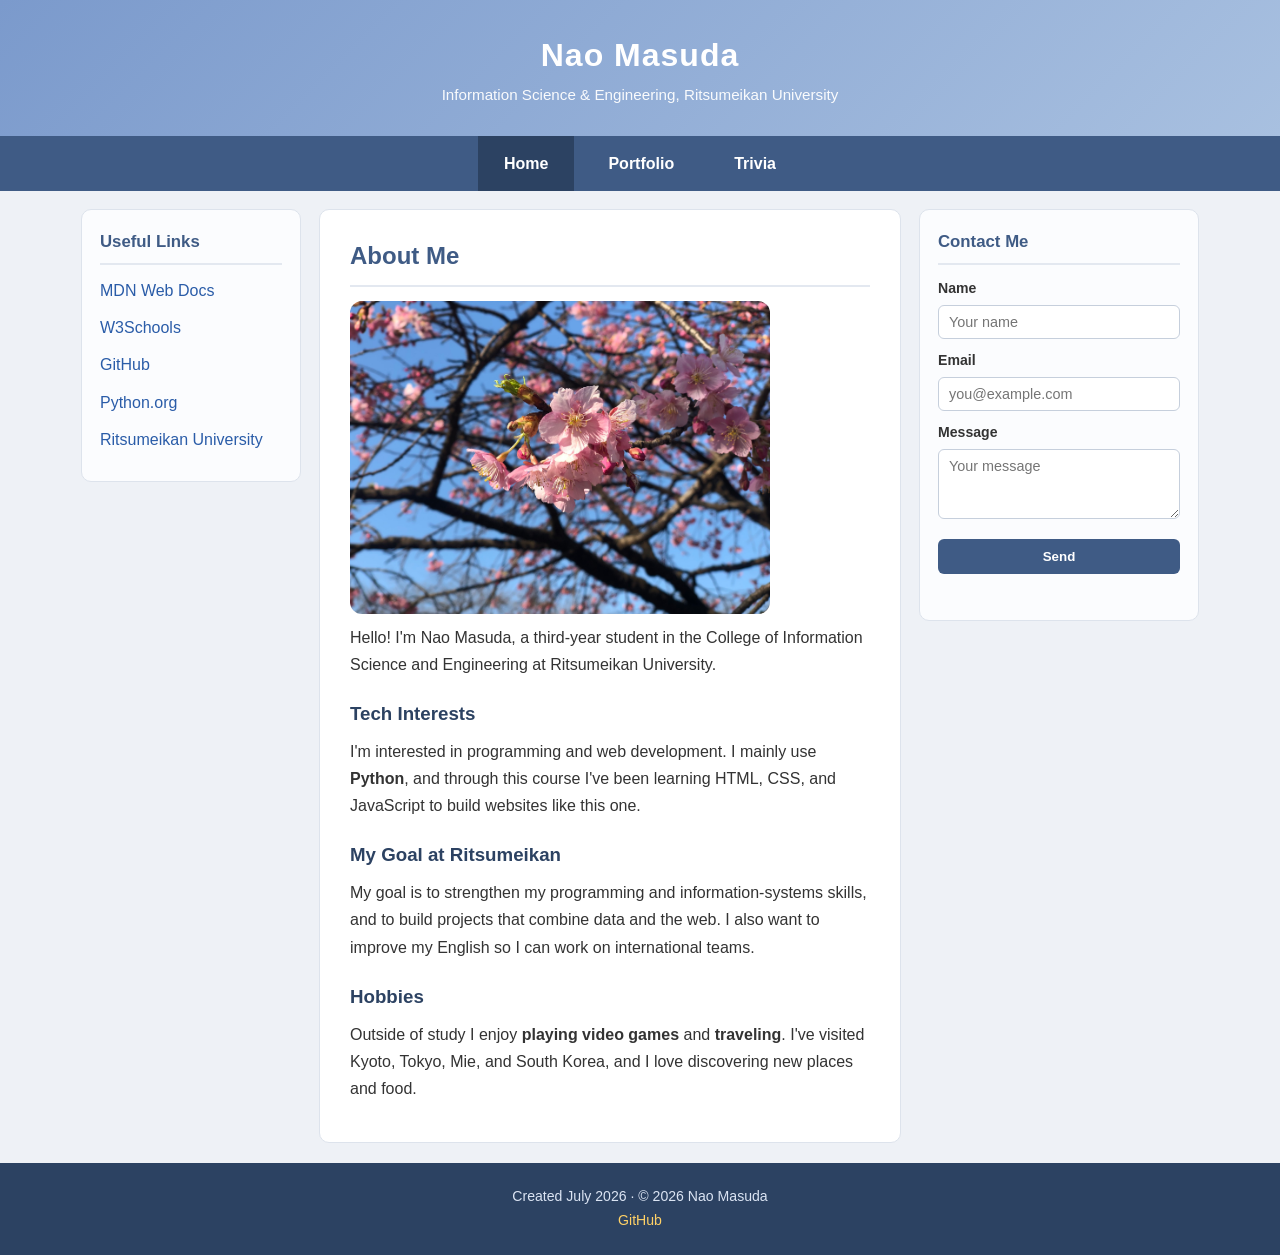
==== index.html @ 14aec8a8 "Add files via upload" ====
<!DOCTYPE html>
<html lang="en">
<head>
  <meta charset="UTF-8">
  <meta name="viewport" content="width=device-width, initial-scale=1.0">
  <title>Nao Masuda | Home</title>
  <link rel="stylesheet" href="style.css">
</head>
<body>

  <!-- 1. HEADER -->
  <header class="site-header">
    <h1>Nao Masuda</h1>
    <p>Information Science &amp; Engineering, Ritsumeikan University</p>
  </header>

  <!-- 2. NAVBAR -->
  <nav class="navbar">
    <a href="index.html" class="active">Home</a>
    <a href="portfolio.html">Portfolio</a>
    <a href="trivia.html">Trivia</a>
  </nav>

  <!-- 3-5. LAYOUT: left sidebar | main | right sidebar -->
  <div class="layout">

    <!-- 3. LEFT SIDEBAR: useful study links (open in new tab) -->
    <aside class="left">
      <h3>Useful Links</h3>
      <ul>
        <li><a href="https://developer.mozilla.org/" target="_blank" rel="noopener">MDN Web Docs</a></li>
        <li><a href="https://www.w3schools.com/" target="_blank" rel="noopener">W3Schools</a></li>
        <li><a href="https://github.com/" target="_blank" rel="noopener">GitHub</a></li>
        <li><a href="https://www.python.org/" target="_blank" rel="noopener">Python.org</a></li>
        <li><a href="https://www.ritsumei.ac.jp/" target="_blank" rel="noopener">Ritsumeikan University</a></li>
      </ul>
    </aside>

    <!-- 4. MAIN CONTENT -->
    <main class="content">
      <h2>About Me</h2>
      <img class="home-img" src="kyoto1.jpg" alt="A place I have traveled to">
      <p>Hello! I'm Nao Masuda, a third-year student in the College of Information
         Science and Engineering at Ritsumeikan University.</p>

      <h3>Tech Interests</h3>
      <p>I'm interested in programming and web development. I mainly use
         <strong>Python</strong>, and through this course I've been learning
         HTML, CSS, and JavaScript to build websites like this one.</p>

      <h3>My Goal at Ritsumeikan</h3>
      <p>My goal is to strengthen my programming and information-systems skills,
         and to build projects that combine data and the web. I also want to
         improve my English so I can work on international teams.</p>

      <h3>Hobbies</h3>
      <p>Outside of study I enjoy <strong>playing video games</strong> and
         <strong>traveling</strong>. I've visited Kyoto, Tokyo, Mie, and South Korea,
         and I love discovering new places and food.</p>
    </main>

    <!-- 5. RIGHT SIDEBAR: contact form with validation -->
    <aside class="right">
      <h3>Contact Me</h3>
      <form class="contact-form" id="contactForm" novalidate>
        <label for="cName">Name</label>
        <input type="text" id="cName" name="name" placeholder="Your name">

        <label for="cEmail">Email</label>
        <input type="email" id="cEmail" name="email" placeholder="you@example.com">

        <label for="cMsg">Message</label>
        <textarea id="cMsg" name="message" placeholder="Your message"></textarea>

        <button type="submit">Send</button>
        <p class="form-msg" id="formMsg"></p>
      </form>
    </aside>

  </div>

  <!-- 6. FOOTER -->
  <footer class="site-footer">
    <p>Created July 2026 &middot; &copy; 2026 Nao Masuda</p>
    <p>
      <a href="https://github.com/nao0613" target="_blank" rel="noopener">GitHub</a>
    </p>
  </footer>

  <script src="script.js"></script>
</body>
</html>
---- style.css ----
/* ===== style.css — shared across all pages ===== */

* { margin: 0; padding: 0; box-sizing: border-box; }

body {
  font-family: "Helvetica Neue", Arial, "Hiragino Kaku Gothic ProN", sans-serif;
  color: #333;
  line-height: 1.7;
  background: #eef1f6;
}

a { color: #2a5ca8; }

/* ===== Header ===== */
header.site-header {
  background: linear-gradient(135deg, #7b9acc, #a8c0e0);
  color: #fff;
  text-align: center;
  padding: 28px 20px;
}
header.site-header h1 { font-size: 2rem; letter-spacing: 1px; }
header.site-header p  { font-size: .95rem; opacity: .95; }

/* ===== Navbar ===== */
nav.navbar {
  background: #3f5b85;
  display: flex;
  justify-content: center;
  gap: 8px;
  flex-wrap: wrap;
}
nav.navbar a {
  color: #fff;
  text-decoration: none;
  padding: 14px 26px;
  font-weight: 600;
  transition: background .2s, color .2s;
}
nav.navbar a:hover { background: #ffd166; color: #23324d; }   /* hover effect */
nav.navbar a.active { background: #2c4262; }

/* ===== Page layout: left sidebar | main | right sidebar ===== */
.layout {
  display: grid;
  grid-template-columns: 220px 1fr 280px;
  gap: 18px;
  max-width: 1150px;
  margin: 18px auto;
  padding: 0 16px;
}

/* Sidebars */
aside {
  background: #fbfcfe;
  border: 1px solid #dde3ec;
  border-radius: 10px;
  padding: 18px;
  height: fit-content;
}
aside h3 {
  font-size: 1.05rem;
  color: #3f5b85;
  margin-bottom: 12px;
  border-bottom: 2px solid #e3e8f0;
  padding-bottom: 6px;
}
aside ul { list-style: none; }
aside ul li { margin-bottom: 10px; }
aside ul li a { text-decoration: none; }
aside ul li a:hover { text-decoration: underline; }

/* Main content */
main.content {
  background: #ffffff;
  border: 1px solid #dde3ec;
  border-radius: 10px;
  padding: 26px 30px;
}
main.content h2 {
  color: #3f5b85;
  margin-bottom: 14px;
  padding-bottom: 8px;
  border-bottom: 2px solid #e3e8f0;
}
main.content h3 { color: #2c4262; margin: 20px 0 8px; }
main.content p  { margin-bottom: 14px; }
main.content img.home-img {
  width: 100%;
  max-width: 420px;
  border-radius: 12px;
  margin: 10px 0;
  display: block;
}

/* ===== Contact form (right sidebar) ===== */
.contact-form label { display: block; font-size: .88rem; font-weight: 600; margin: 10px 0 4px; }
.contact-form input,
.contact-form textarea {
  width: 100%;
  padding: 8px 10px;
  border: 1px solid #c6cfdc;
  border-radius: 6px;
  font-family: inherit;
  font-size: .9rem;
}
.contact-form textarea { resize: vertical; min-height: 70px; }
.contact-form button {
  margin-top: 12px;
  width: 100%;
  padding: 10px;
  background: #3f5b85;
  color: #fff;
  border: none;
  border-radius: 6px;
  font-weight: 600;
  cursor: pointer;
  transition: background .2s;
}
.contact-form button:hover { background: #2c4262; }
.form-msg { font-size: .85rem; margin-top: 10px; min-height: 18px; }
.form-msg.error { color: #c0392b; }
.form-msg.ok    { color: #1e8449; }

/* ===== Portfolio table ===== */
table.portfolio {
  width: 100%;
  border-collapse: collapse;
  margin-top: 10px;
  font-size: .93rem;
}
table.portfolio th,
table.portfolio td {
  border: 1px solid #dde3ec;
  padding: 10px 12px;
  text-align: left;
}
table.portfolio thead th {
  background: #3f5b85;
  color: #fff;
}
table.portfolio tbody tr:nth-child(even) { background: #f3f6fb; }
table.portfolio tbody tr:hover { background: #e8eef8; }

/* ===== Trivia quiz ===== */
.quiz .question { margin-bottom: 18px; }
.quiz .question p { font-weight: 600; margin-bottom: 6px; }
.quiz label { display: block; margin: 4px 0; cursor: pointer; }
.quiz button, .calc button {
  padding: 10px 22px;
  background: #3f5b85;
  color: #fff;
  border: none;
  border-radius: 6px;
  font-weight: 600;
  cursor: pointer;
  transition: background .2s;
}
.quiz button:hover, .calc button:hover { background: #2c4262; }
.result {
  margin-top: 16px;
  padding: 14px;
  border-radius: 8px;
  background: #eef4ff;
  border: 1px solid #cddcf5;
  font-weight: 600;
  min-height: 20px;
}
.calc label { display:block; font-weight:600; margin:10px 0 4px; }
.calc input {
  width: 160px; padding: 8px 10px;
  border: 1px solid #c6cfdc; border-radius: 6px; font-size: .95rem;
}

/* ===== Footer ===== */
footer.site-footer {
  background: #2c4262;
  color: #dbe4f3;
  text-align: center;
  padding: 22px 20px;
  margin-top: 20px;
  font-size: .88rem;
}
footer.site-footer a { color: #ffd166; text-decoration: none; margin: 0 8px; }
footer.site-footer a:hover { text-decoration: underline; }

/* ===== Responsive ===== */
@media (max-width: 900px) {
  .layout { grid-template-columns: 1fr; }
  aside { order: 2; }
  main.content { order: 1; }
}
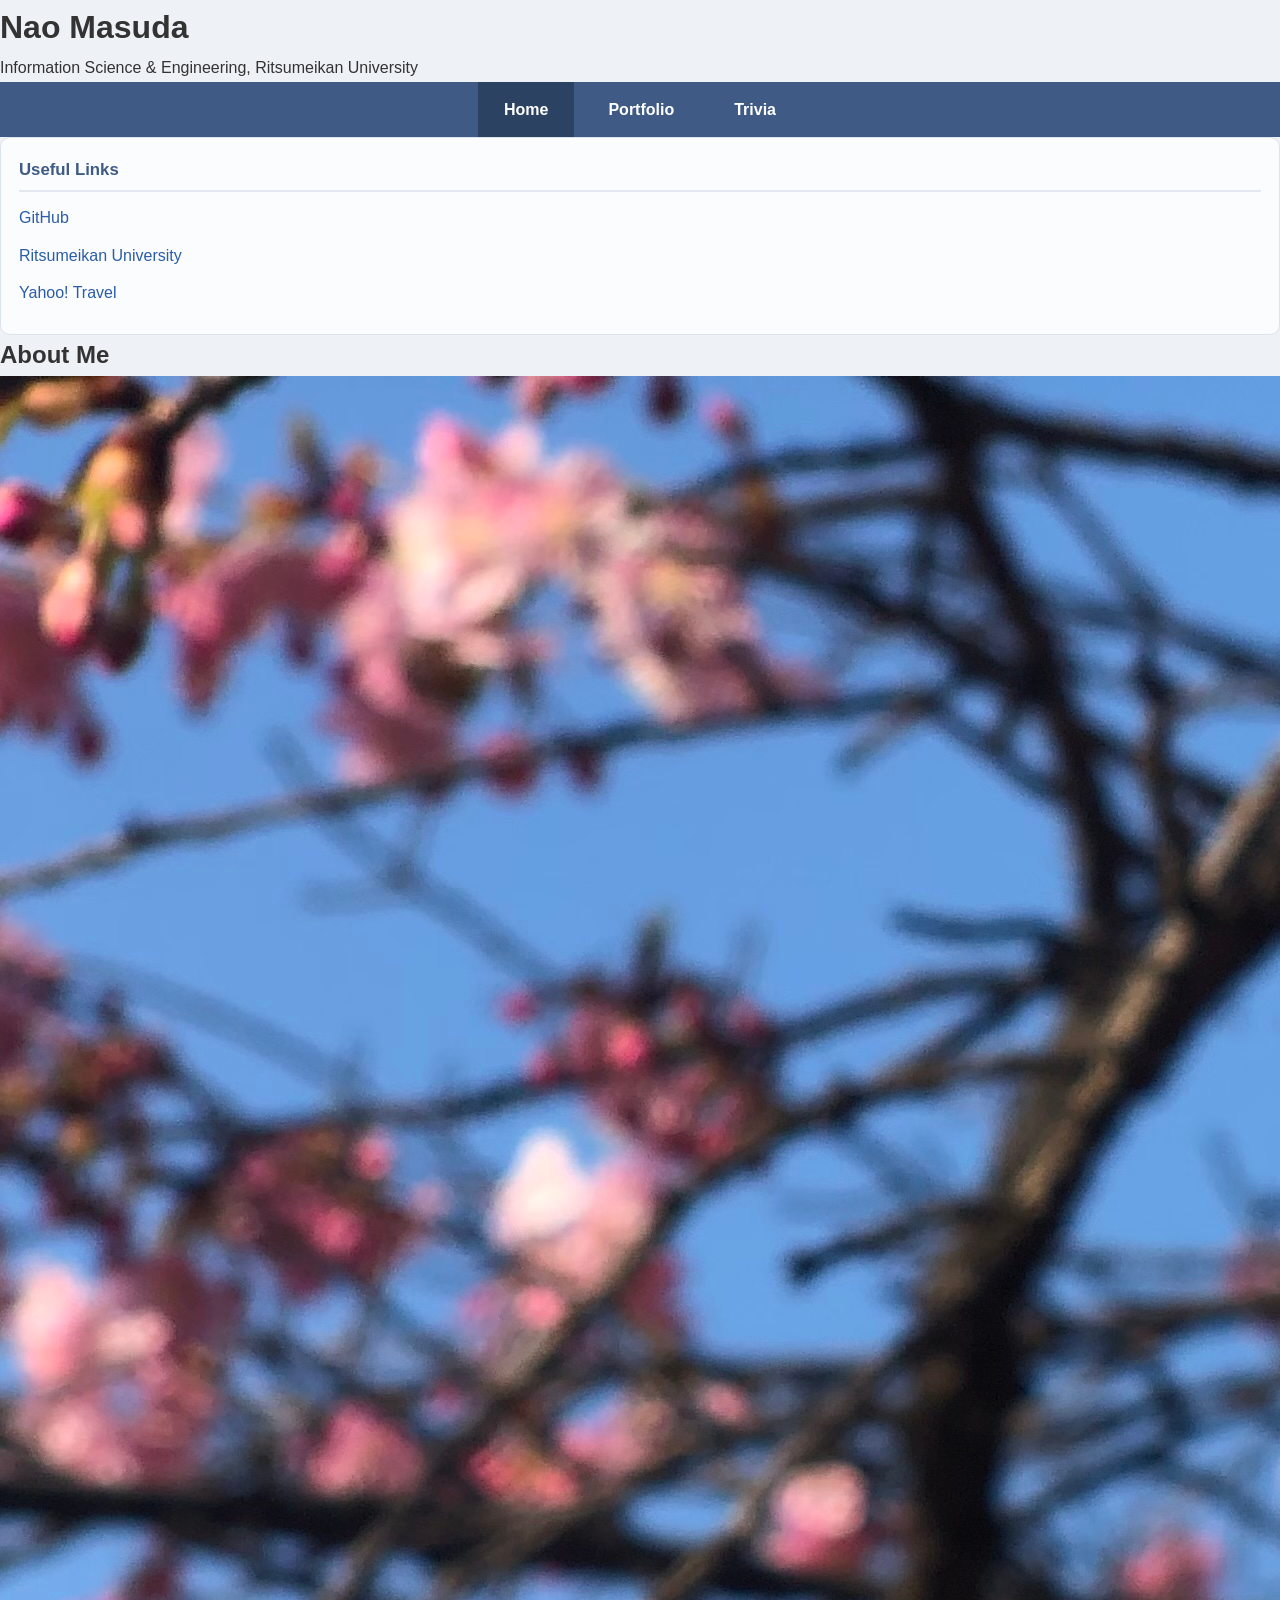
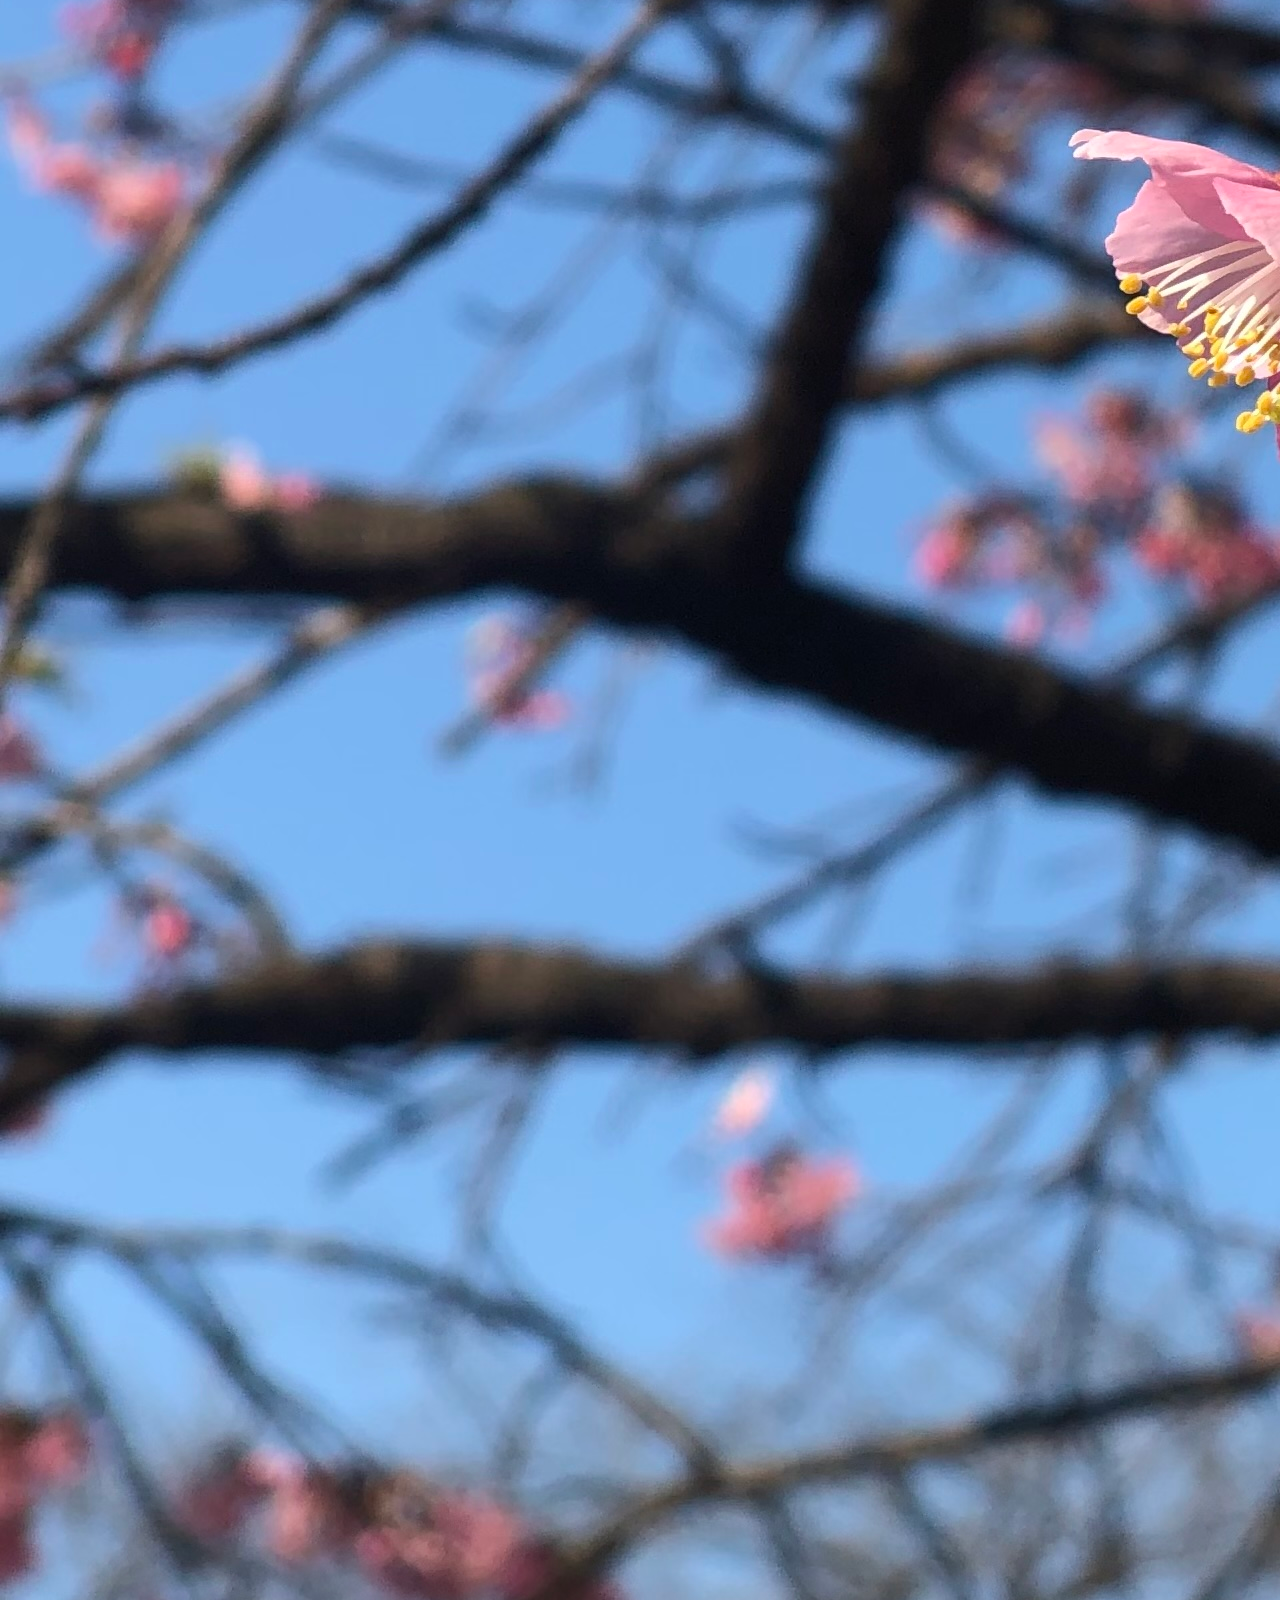
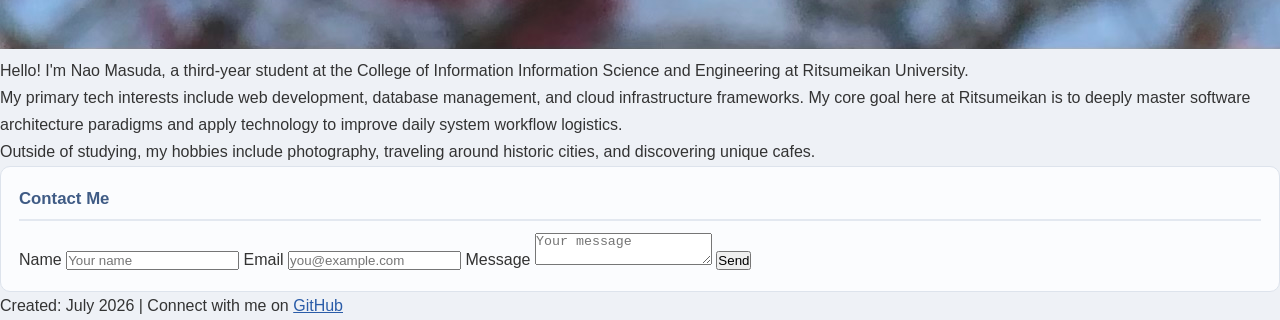
==== commit 2156401b: "Revise index.html for content and structure updates" ====
--- a/index.html
+++ b/index.html
@@ -1,92 +1,63 @@
 <!DOCTYPE html>
 <html lang="en">
 <head>
-  <meta charset="UTF-8">
-  <meta name="viewport" content="width=device-width, initial-scale=1.0">
-  <title>Nao Masuda | Home</title>
-  <link rel="stylesheet" href="style.css">
+    <meta charset="UTF-8">
+    <meta name="viewport" content="width=device-width, initial-scale=1.0">
+    <title>My Personal Website - Home</title>
+    <link rel="stylesheet" href="style.css">
 </head>
 <body>
+    <header class="header">
+        <h1>Nao Masuda</h1>
+        <p>Information Science & Engineering, Ritsumeikan University</p>
+    </header>
 
-  <!-- 1. HEADER -->
-  <header class="site-header">
-    <h1>Nao Masuda</h1>
-    <p>Information Science &amp; Engineering, Ritsumeikan University</p>
-  </header>
+    <nav class="navbar">
+        <a href="index.html" class="active">Home</a>
+        <a href="portfolio.html">Portfolio</a>
+        <a href="trivia.html">Trivia</a>
+    </nav>
 
-  <!-- 2. NAVBAR -->
-  <nav class="navbar">
-    <a href="index.html" class="active">Home</a>
-    <a href="portfolio.html">Portfolio</a>
-    <a href="trivia.html">Trivia</a>
-  </nav>
+    <div class="layout-container">
+        <aside class="sidebar left-sidebar">
+            <h3>Useful Links</h3>
+            <ul>
+                <li><a href="https://github.com/" target="_blank">GitHub</a></li>
+                <li><a href="https://www.ritsumei.ac.jp/" target="_blank">Ritsumeikan University</a></li>
+                <li><a href="https://travel.yahoo.co.jp/" target="_blank">Yahoo! Travel</a></li>
+            </ul>
+        </aside>
 
-  <!-- 3-5. LAYOUT: left sidebar | main | right sidebar -->
-  <div class="layout">
+        <main class="main-content">
+            <h2>About Me</h2>
+            <img src="kyoto1.jpg" alt="Kyoto Cherry Blossoms" class="profile-img">
+            <p>Hello! I'm Nao Masuda, a third-year student at the College of Information Information Science and Engineering at Ritsumeikan University.</p>
+            <p>My primary tech interests include web development, database management, and cloud infrastructure frameworks. My core goal here at Ritsumeikan is to deeply master software architecture paradigms and apply technology to improve daily system workflow logistics.</p>
+            <p>Outside of studying, my hobbies include photography, traveling around historic cities, and discovering unique cafes.</p>
+        </main>
 
-    <!-- 3. LEFT SIDEBAR: useful study links (open in new tab) -->
-    <aside class="left">
-      <h3>Useful Links</h3>
-      <ul>
-        <li><a href="https://developer.mozilla.org/" target="_blank" rel="noopener">MDN Web Docs</a></li>
-        <li><a href="https://www.w3schools.com/" target="_blank" rel="noopener">W3Schools</a></li>
-        <li><a href="https://github.com/" target="_blank" rel="noopener">GitHub</a></li>
-        <li><a href="https://www.python.org/" target="_blank" rel="noopener">Python.org</a></li>
-        <li><a href="https://www.ritsumei.ac.jp/" target="_blank" rel="noopener">Ritsumeikan University</a></li>
-      </ul>
-    </aside>
+        <aside class="sidebar right-sidebar">
+            <h3>Contact Me</h3>
+            <form id="contactForm">
+                <label for="name">Name</label>
+                <input type="text" id="name" placeholder="Your name" required minlength="2">
+                
+                <label for="email">Email</label>
+                <input type="email" id="email" placeholder="you@example.com" required>
+                
+                <label for="message">Message</label>
+                <textarea id="message" placeholder="Your message" required minlength="10"></textarea>
+                
+                <button type="submit">Send</button>
+            </form>
+            <div id="formFeedback" class="feedback"></div>
+        </aside>
+    </div>
 
-    <!-- 4. MAIN CONTENT -->
-    <main class="content">
-      <h2>About Me</h2>
-      <img class="home-img" src="kyoto1.jpg" alt="A place I have traveled to">
-      <p>Hello! I'm Nao Masuda, a third-year student in the College of Information
-         Science and Engineering at Ritsumeikan University.</p>
+    <footer class="footer">
+        <p>Created: July 2026 | Connect with me on <a href="https://github.com/nao0613" target="_blank">GitHub</a></p>
+    </footer>
 
-      <h3>Tech Interests</h3>
-      <p>I'm interested in programming and web development. I mainly use
-         <strong>Python</strong>, and through this course I've been learning
-         HTML, CSS, and JavaScript to build websites like this one.</p>
-
-      <h3>My Goal at Ritsumeikan</h3>
-      <p>My goal is to strengthen my programming and information-systems skills,
-         and to build projects that combine data and the web. I also want to
-         improve my English so I can work on international teams.</p>
-
-      <h3>Hobbies</h3>
-      <p>Outside of study I enjoy <strong>playing video games</strong> and
-         <strong>traveling</strong>. I've visited Kyoto, Tokyo, Mie, and South Korea,
-         and I love discovering new places and food.</p>
-    </main>
-
-    <!-- 5. RIGHT SIDEBAR: contact form with validation -->
-    <aside class="right">
-      <h3>Contact Me</h3>
-      <form class="contact-form" id="contactForm" novalidate>
-        <label for="cName">Name</label>
-        <input type="text" id="cName" name="name" placeholder="Your name">
-
-        <label for="cEmail">Email</label>
-        <input type="email" id="cEmail" name="email" placeholder="you@example.com">
-
-        <label for="cMsg">Message</label>
-        <textarea id="cMsg" name="message" placeholder="Your message"></textarea>
-
-        <button type="submit">Send</button>
-        <p class="form-msg" id="formMsg"></p>
-      </form>
-    </aside>
-
-  </div>
-
-  <!-- 6. FOOTER -->
-  <footer class="site-footer">
-    <p>Created July 2026 &middot; &copy; 2026 Nao Masuda</p>
-    <p>
-      <a href="https://github.com/nao0613" target="_blank" rel="noopener">GitHub</a>
-    </p>
-  </footer>
-
-  <script src="script.js"></script>
+    <script src="script.js"></script>
 </body>
 </html>
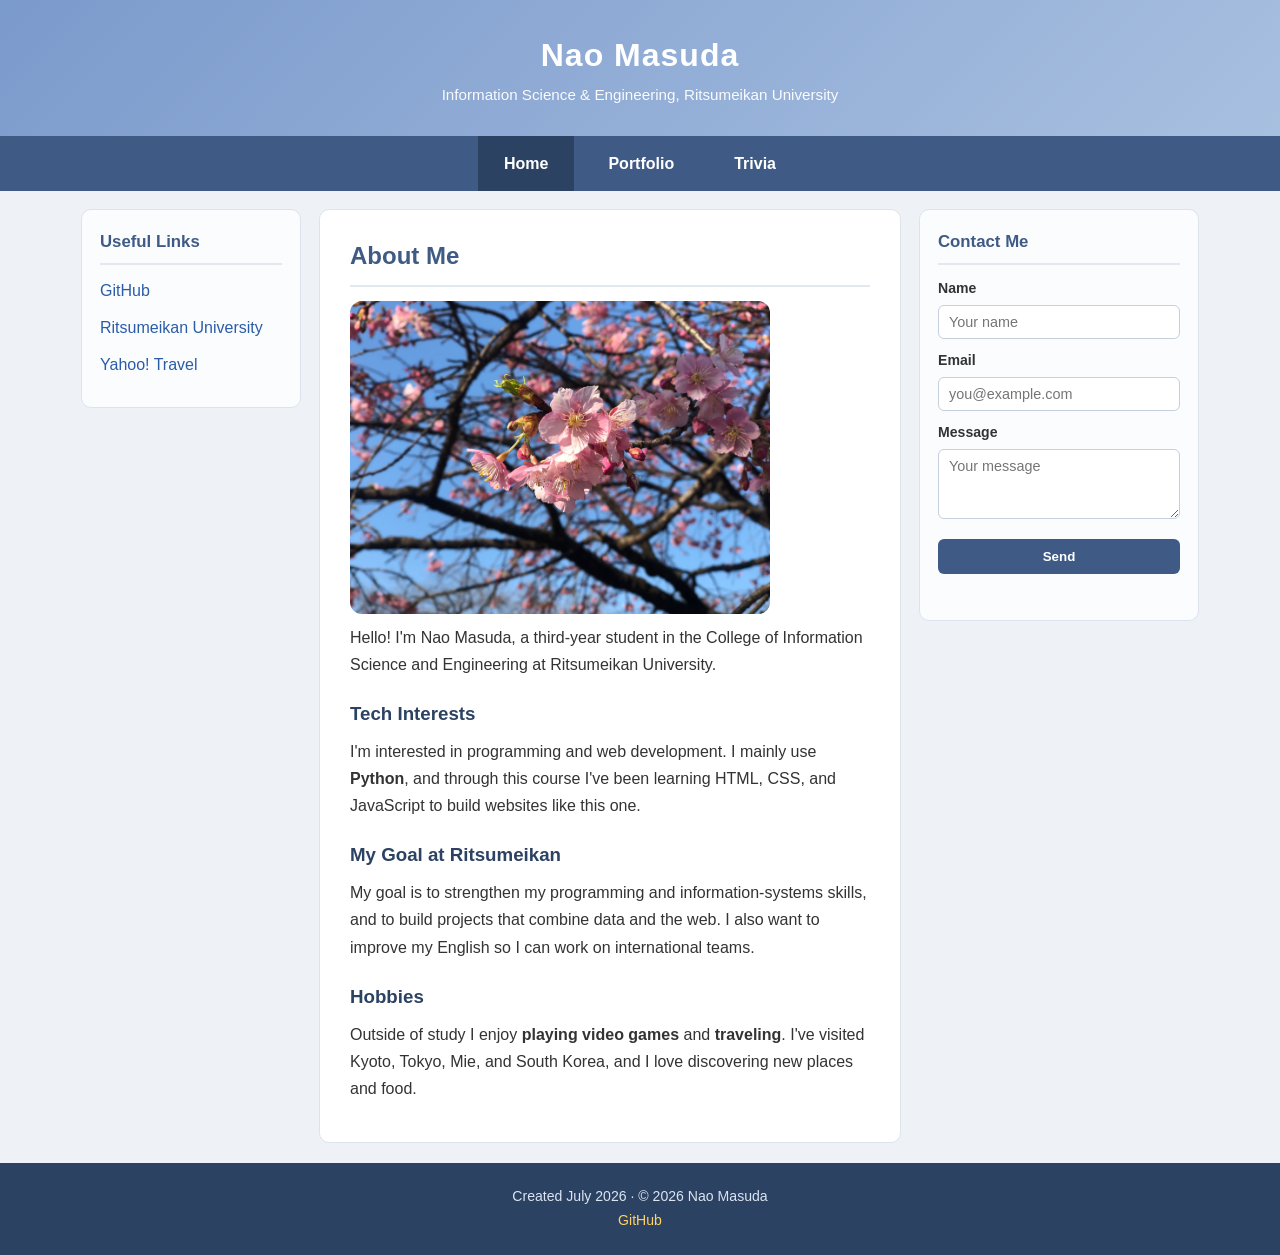
==== commit e9d89786: "Revise index.html structure and content Updated the website's header, navbar, and footer with new co" ====
--- a/index.html
+++ b/index.html
@@ -1,63 +1,90 @@
 <!DOCTYPE html>
 <html lang="en">
 <head>
-    <meta charset="UTF-8">
-    <meta name="viewport" content="width=device-width, initial-scale=1.0">
-    <title>My Personal Website - Home</title>
-    <link rel="stylesheet" href="style.css">
+  <meta charset="UTF-8">
+  <meta name="viewport" content="width=device-width, initial-scale=1.0">
+  <title>Nao Masuda | Home</title>
+  <link rel="stylesheet" href="style.css">
 </head>
 <body>
-    <header class="header">
-        <h1>Nao Masuda</h1>
-        <p>Information Science & Engineering, Ritsumeikan University</p>
-    </header>
 
-    <nav class="navbar">
-        <a href="index.html" class="active">Home</a>
-        <a href="portfolio.html">Portfolio</a>
-        <a href="trivia.html">Trivia</a>
-    </nav>
+  <!-- 1. HEADER -->
+  <header class="site-header">
+    <h1>Nao Masuda</h1>
+    <p>Information Science &amp; Engineering, Ritsumeikan University</p>
+  </header>
 
-    <div class="layout-container">
-        <aside class="sidebar left-sidebar">
-            <h3>Useful Links</h3>
-            <ul>
-                <li><a href="https://github.com/" target="_blank">GitHub</a></li>
-                <li><a href="https://www.ritsumei.ac.jp/" target="_blank">Ritsumeikan University</a></li>
-                <li><a href="https://travel.yahoo.co.jp/" target="_blank">Yahoo! Travel</a></li>
-            </ul>
-        </aside>
+  <!-- 2. NAVBAR -->
+  <nav class="navbar">
+    <a href="index.html" class="active">Home</a>
+    <a href="portfolio.html">Portfolio</a>
+    <a href="trivia.html">Trivia</a>
+  </nav>
 
-        <main class="main-content">
-            <h2>About Me</h2>
-            <img src="kyoto1.jpg" alt="Kyoto Cherry Blossoms" class="profile-img">
-            <p>Hello! I'm Nao Masuda, a third-year student at the College of Information Information Science and Engineering at Ritsumeikan University.</p>
-            <p>My primary tech interests include web development, database management, and cloud infrastructure frameworks. My core goal here at Ritsumeikan is to deeply master software architecture paradigms and apply technology to improve daily system workflow logistics.</p>
-            <p>Outside of studying, my hobbies include photography, traveling around historic cities, and discovering unique cafes.</p>
-        </main>
+  <!-- 3-5. LAYOUT: left sidebar | main | right sidebar -->
+  <div class="layout">
 
-        <aside class="sidebar right-sidebar">
-            <h3>Contact Me</h3>
-            <form id="contactForm">
-                <label for="name">Name</label>
-                <input type="text" id="name" placeholder="Your name" required minlength="2">
-                
-                <label for="email">Email</label>
-                <input type="email" id="email" placeholder="you@example.com" required>
-                
-                <label for="message">Message</label>
-                <textarea id="message" placeholder="Your message" required minlength="10"></textarea>
-                
-                <button type="submit">Send</button>
-            </form>
-            <div id="formFeedback" class="feedback"></div>
-        </aside>
-    </div>
+    <!-- 3. LEFT SIDEBAR: useful study links (open in new tab) -->
+    <aside class="left">
+      <h3>Useful Links</h3>
+      <ul>
+        <li><a href="https://github.com/" target="_blank" rel="noopener">GitHub</a></li>
+        <li><a href="https://www.ritsumei.ac.jp/" target="_blank" rel="noopener">Ritsumeikan University</a></li>
+        <li><a href="https://travel.yahoo.co.jp/" target="_blank" rel="noopener">Yahoo! Travel</a></li>
+      </ul>
+    </aside>
 
-    <footer class="footer">
-        <p>Created: July 2026 | Connect with me on <a href="https://github.com/nao0613" target="_blank">GitHub</a></p>
-    </footer>
+    <!-- 4. MAIN CONTENT -->
+    <main class="content">
+      <h2>About Me</h2>
+      <img class="home-img" src="kyoto1.jpg" alt="A place I have traveled to">
+      <p>Hello! I'm Nao Masuda, a third-year student in the College of Information
+         Science and Engineering at Ritsumeikan University.</p>
 
-    <script src="script.js"></script>
+      <h3>Tech Interests</h3>
+      <p>I'm interested in programming and web development. I mainly use
+         <strong>Python</strong>, and through this course I've been learning
+         HTML, CSS, and JavaScript to build websites like this one.</p>
+
+      <h3>My Goal at Ritsumeikan</h3>
+      <p>My goal is to strengthen my programming and information-systems skills,
+         and to build projects that combine data and the web. I also want to
+         improve my English so I can work on international teams.</p>
+
+      <h3>Hobbies</h3>
+      <p>Outside of study I enjoy <strong>playing video games</strong> and
+         <strong>traveling</strong>. I've visited Kyoto, Tokyo, Mie, and South Korea,
+         and I love discovering new places and food.</p>
+    </main>
+
+    <!-- 5. RIGHT SIDEBAR: contact form with validation -->
+    <aside class="right">
+      <h3>Contact Me</h3>
+      <form class="contact-form" id="contactForm" novalidate>
+        <label for="cName">Name</label>
+        <input type="text" id="cName" name="name" placeholder="Your name">
+
+        <label for="cEmail">Email</label>
+        <input type="email" id="cEmail" name="email" placeholder="you@example.com">
+
+        <label for="cMsg">Message</label>
+        <textarea id="cMsg" name="message" placeholder="Your message"></textarea>
+
+        <button type="submit">Send</button>
+        <p class="form-msg" id="formMsg"></p>
+      </form>
+    </aside>
+
+  </div>
+
+  <!-- 6. FOOTER -->
+  <footer class="site-footer">
+    <p>Created July 2026 &middot; &copy; 2026 Nao Masuda</p>
+    <p>
+      <a href="https://github.com/nao0613" target="_blank" rel="noopener">GitHub</a>
+    </p>
+  </footer>
+
+  <script src="script.js"></script>
 </body>
 </html>
